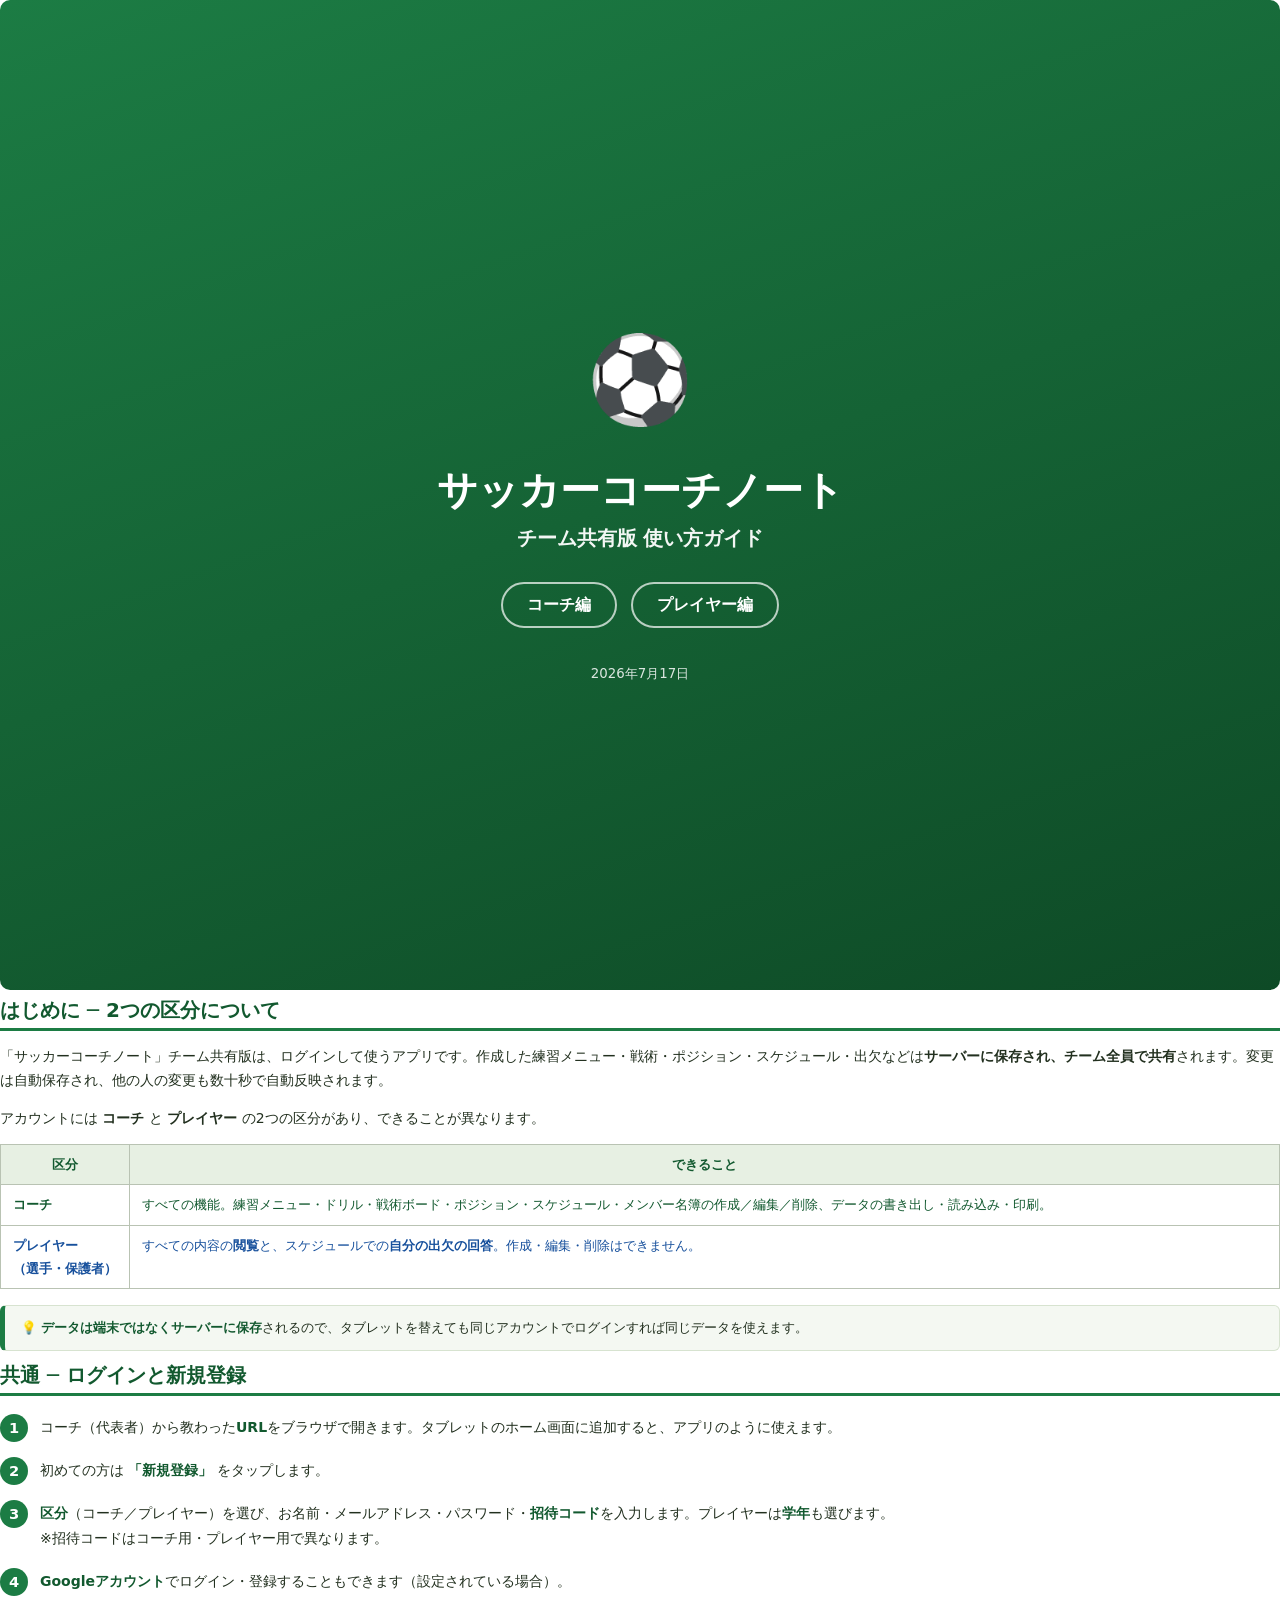
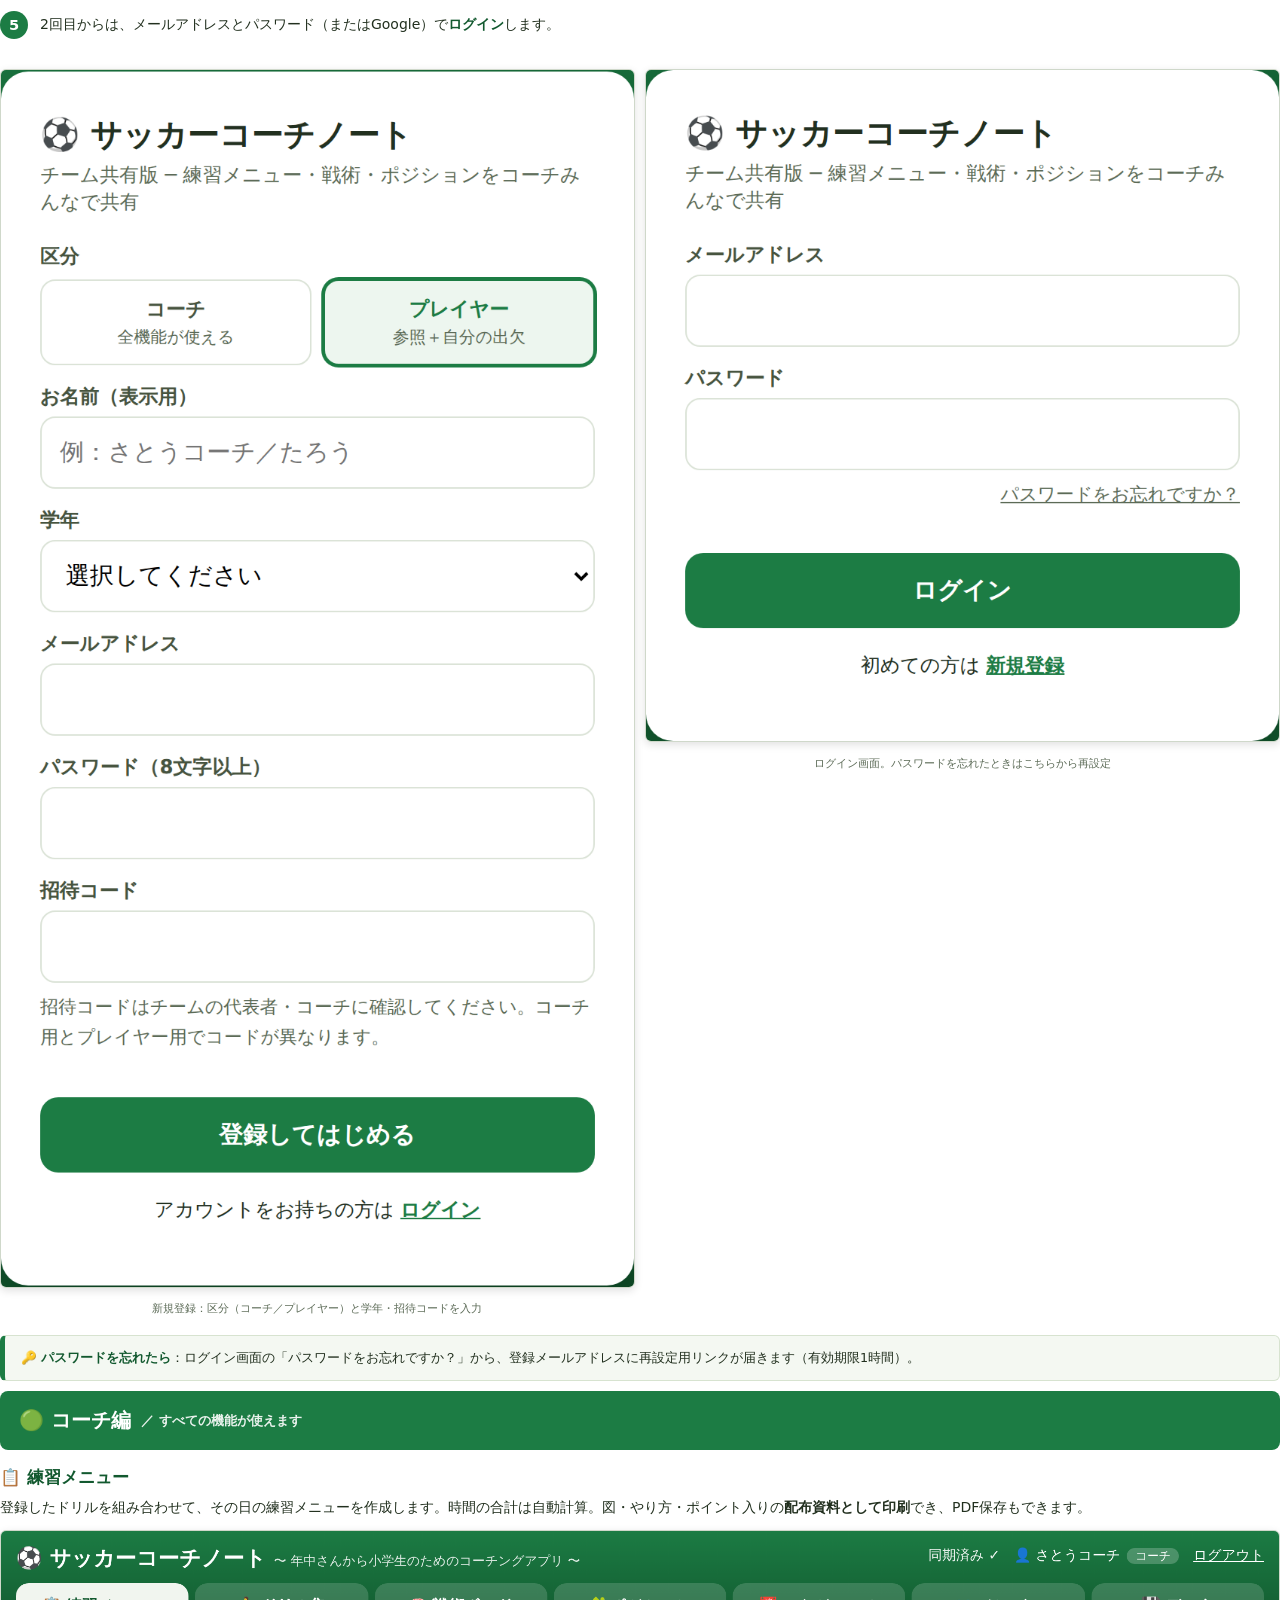
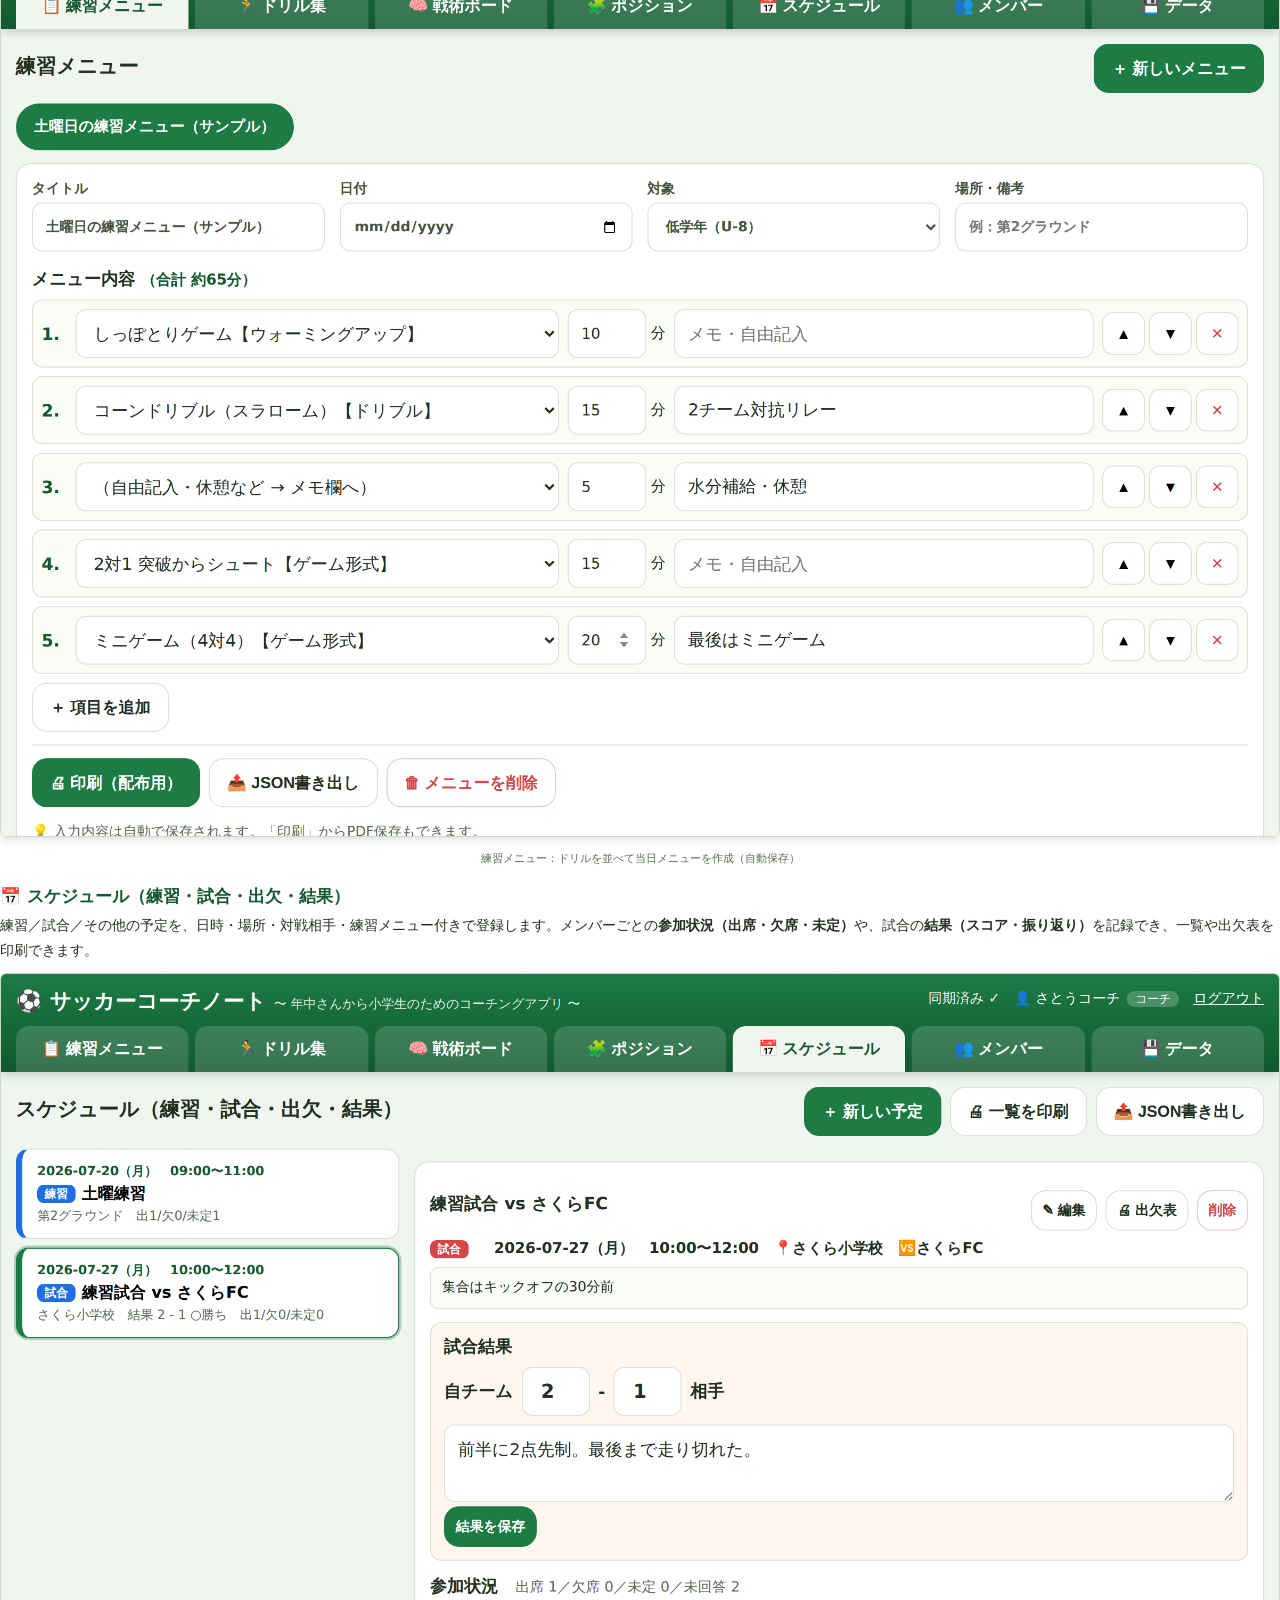
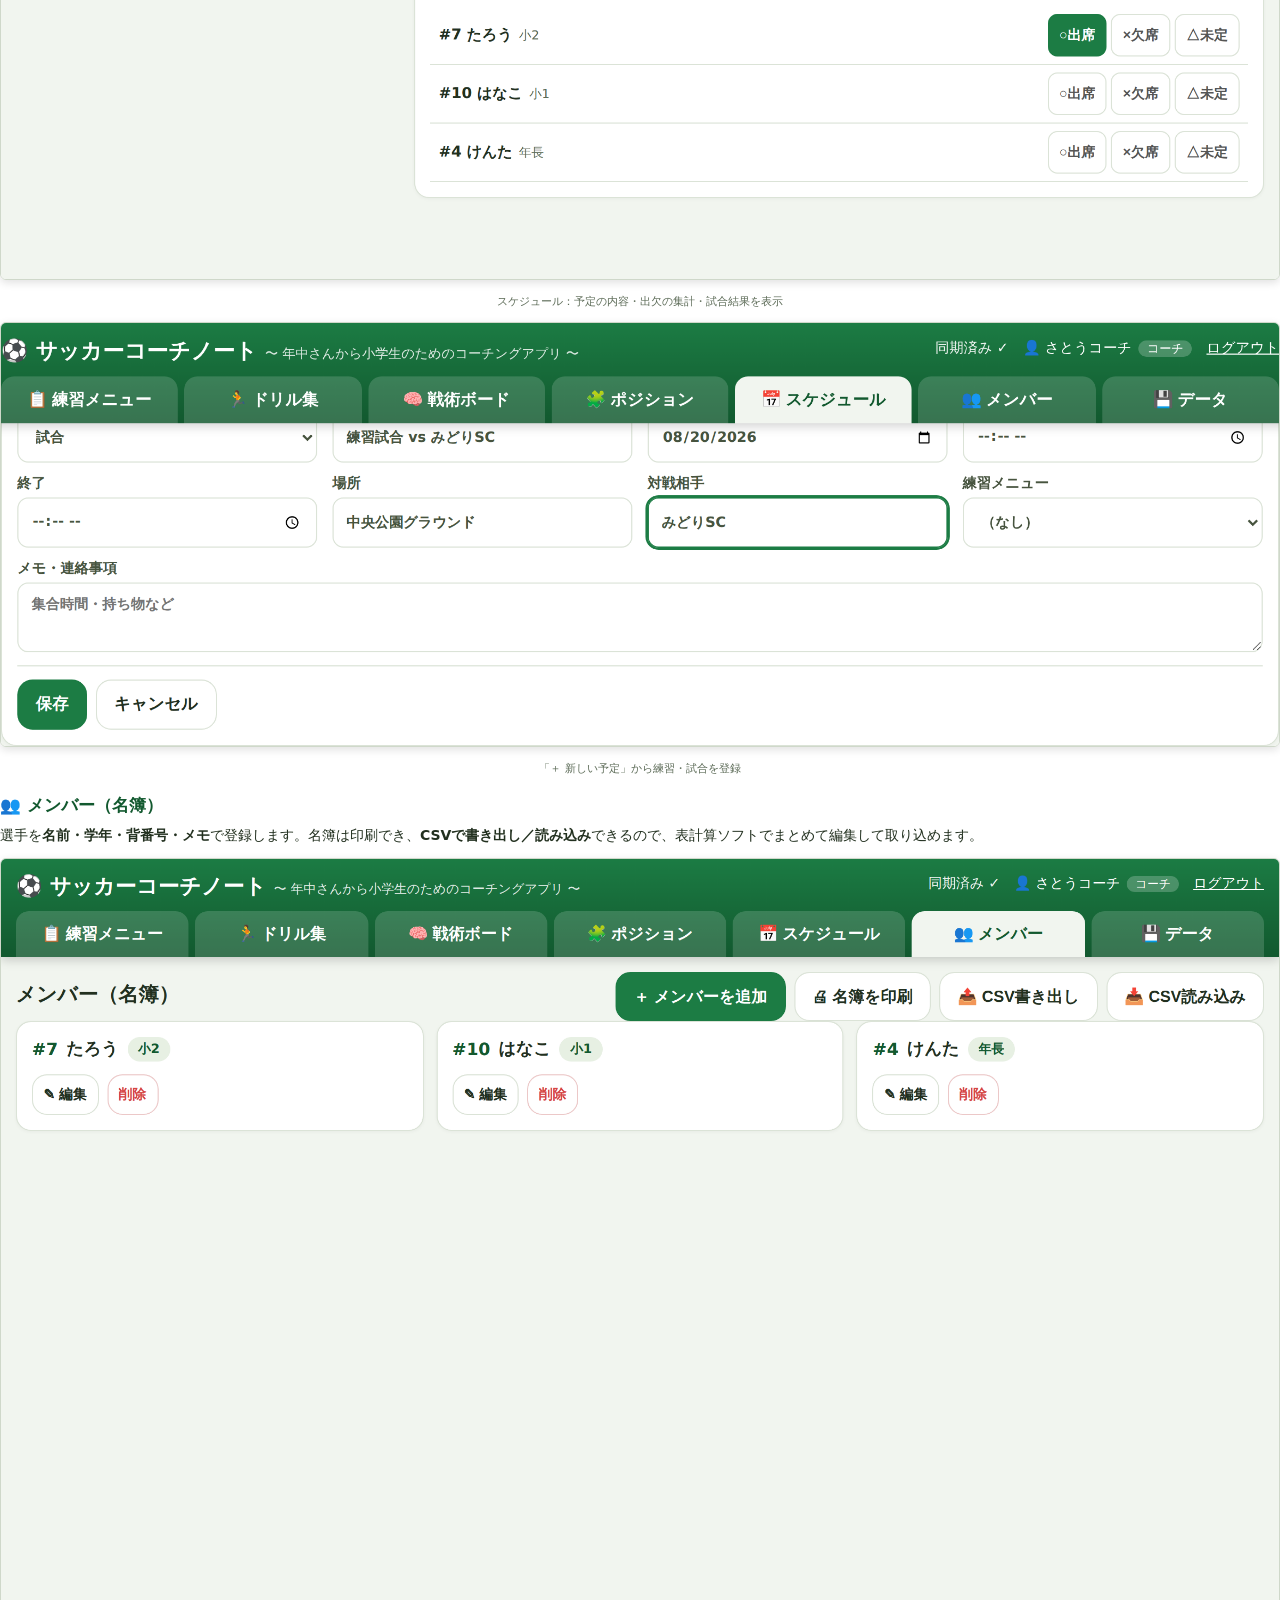
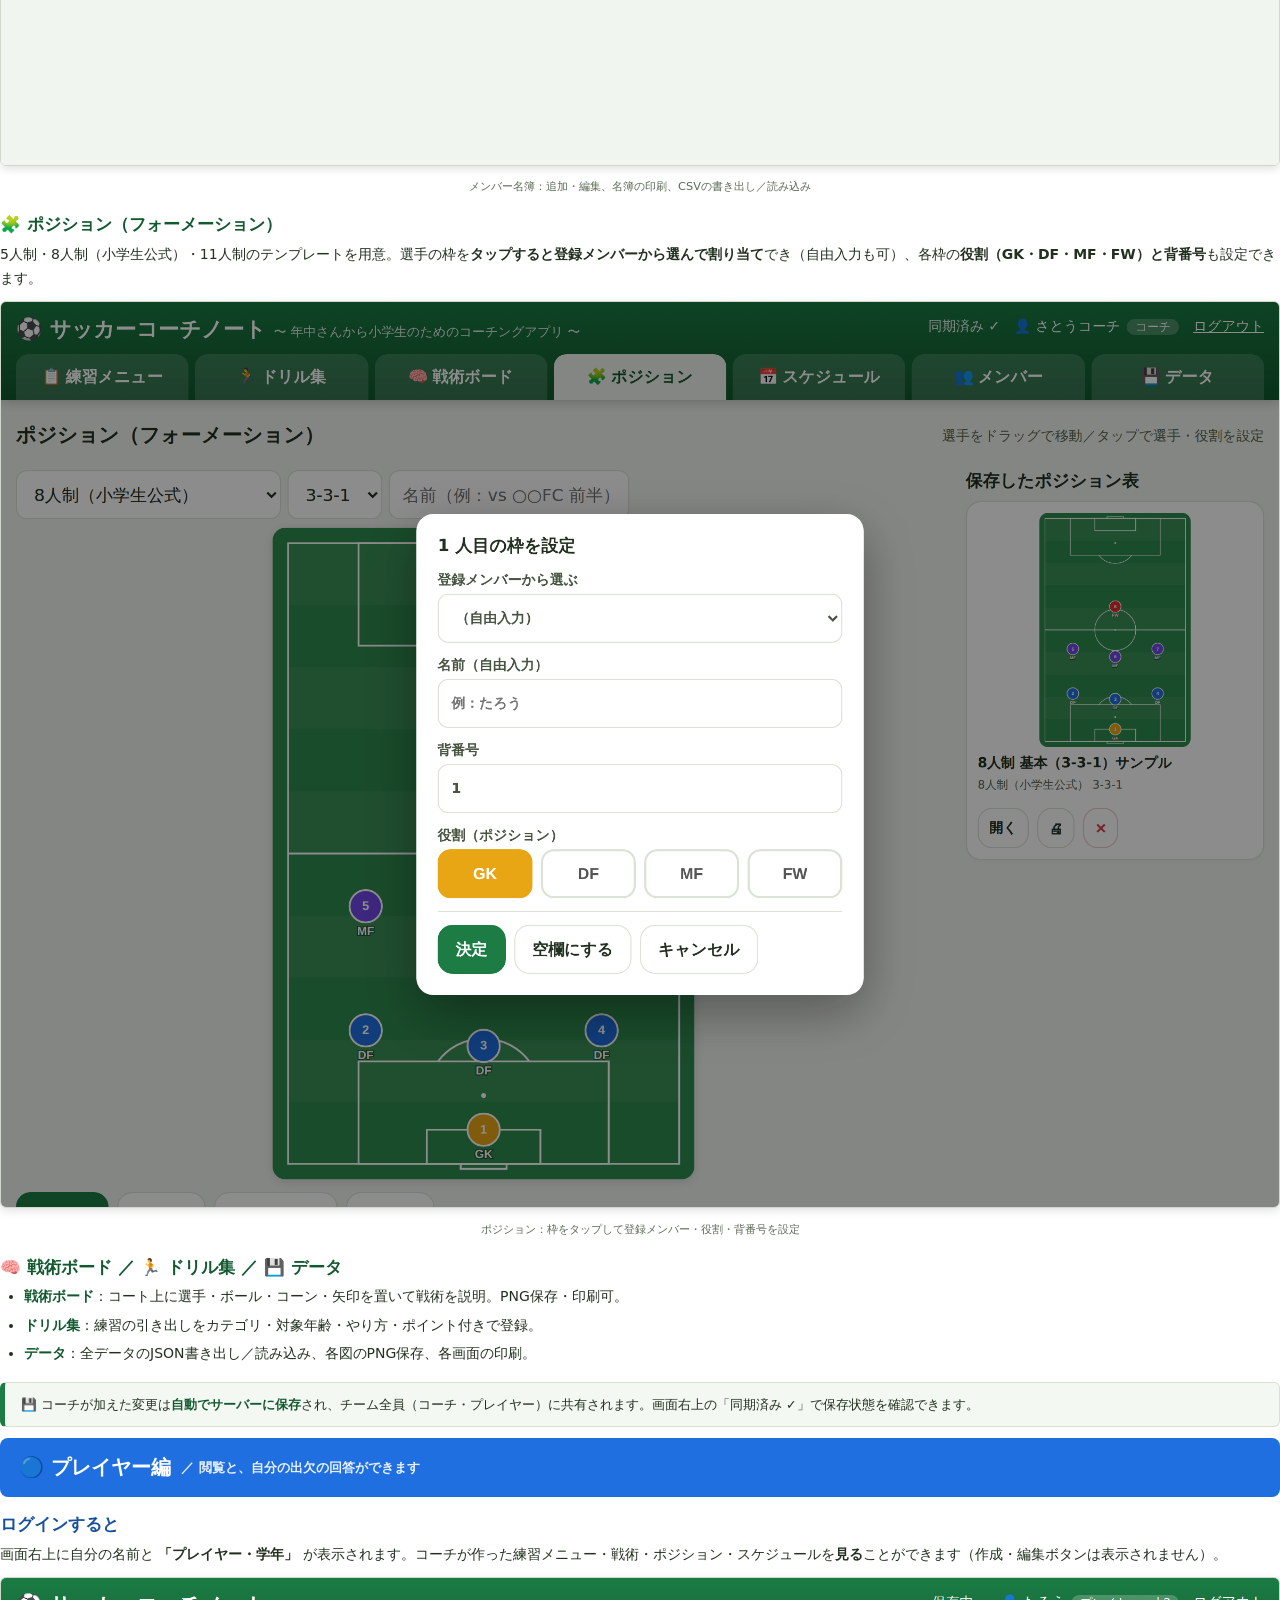
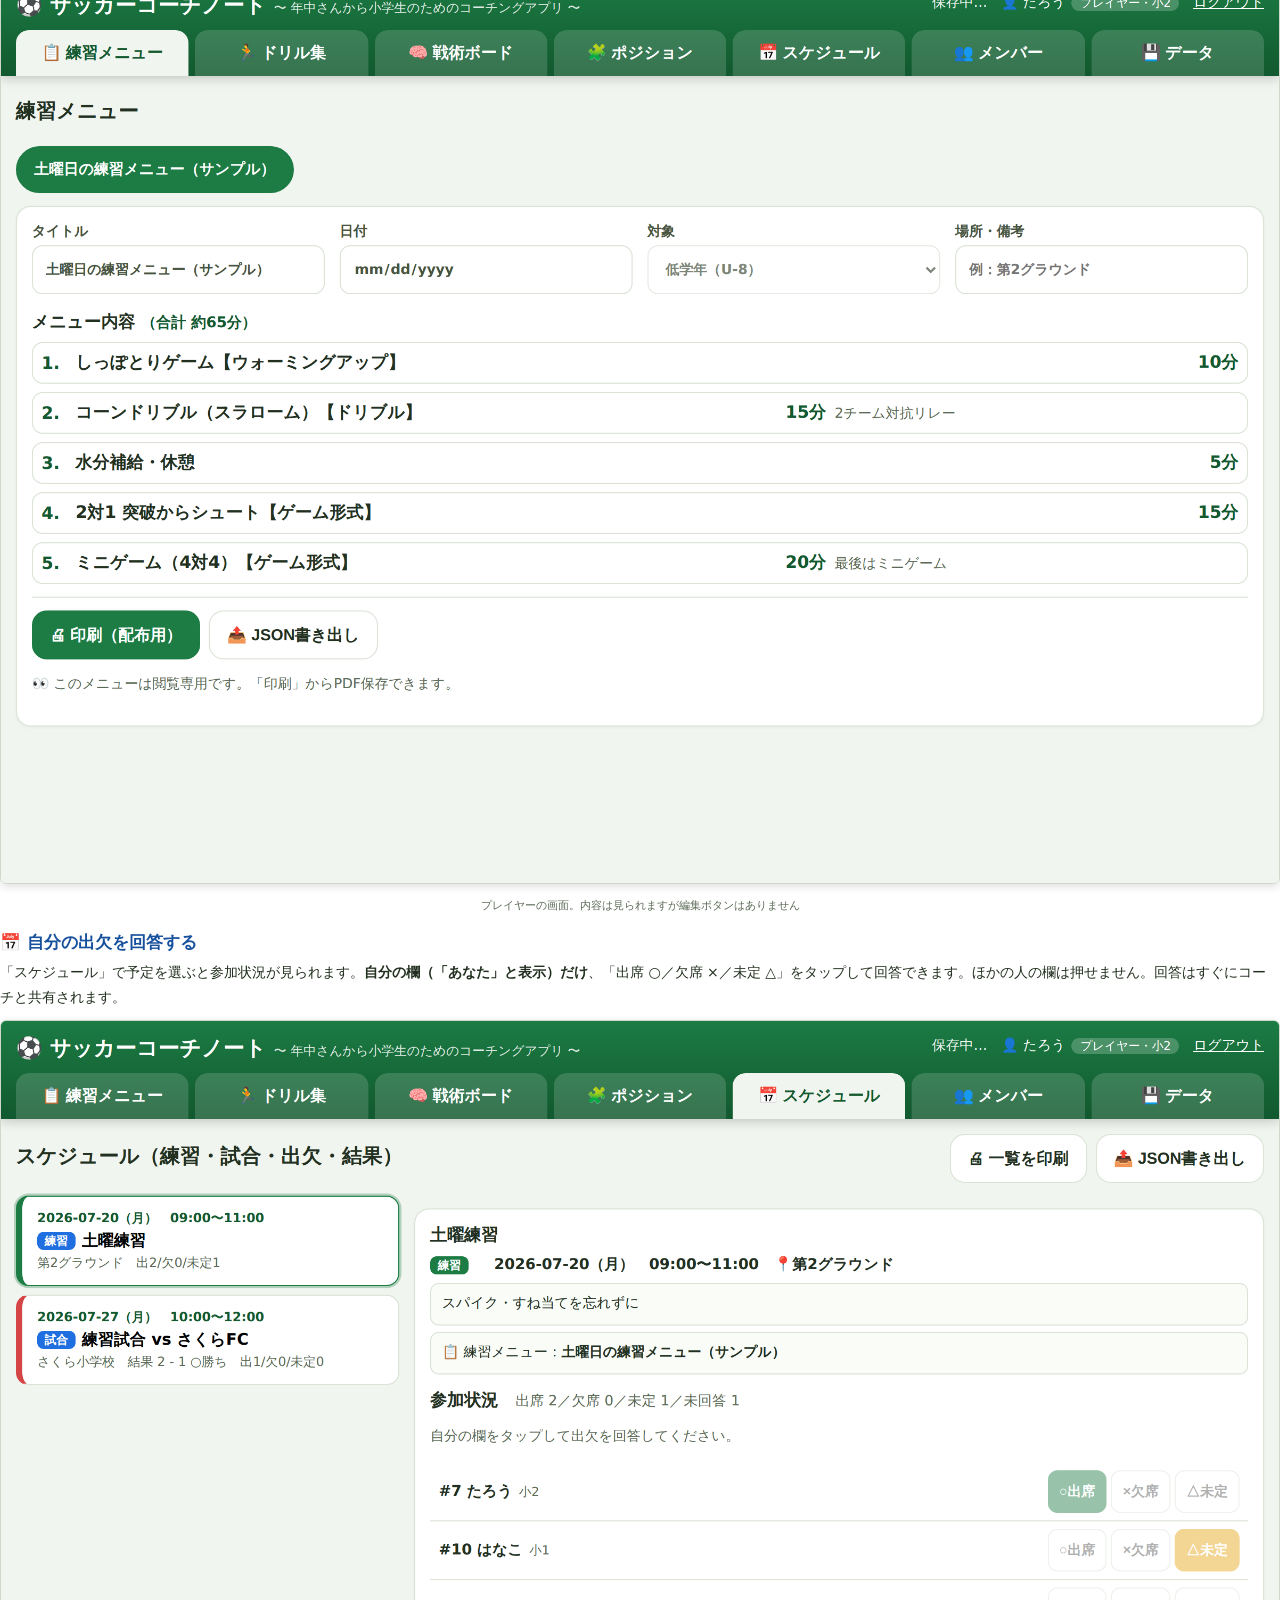
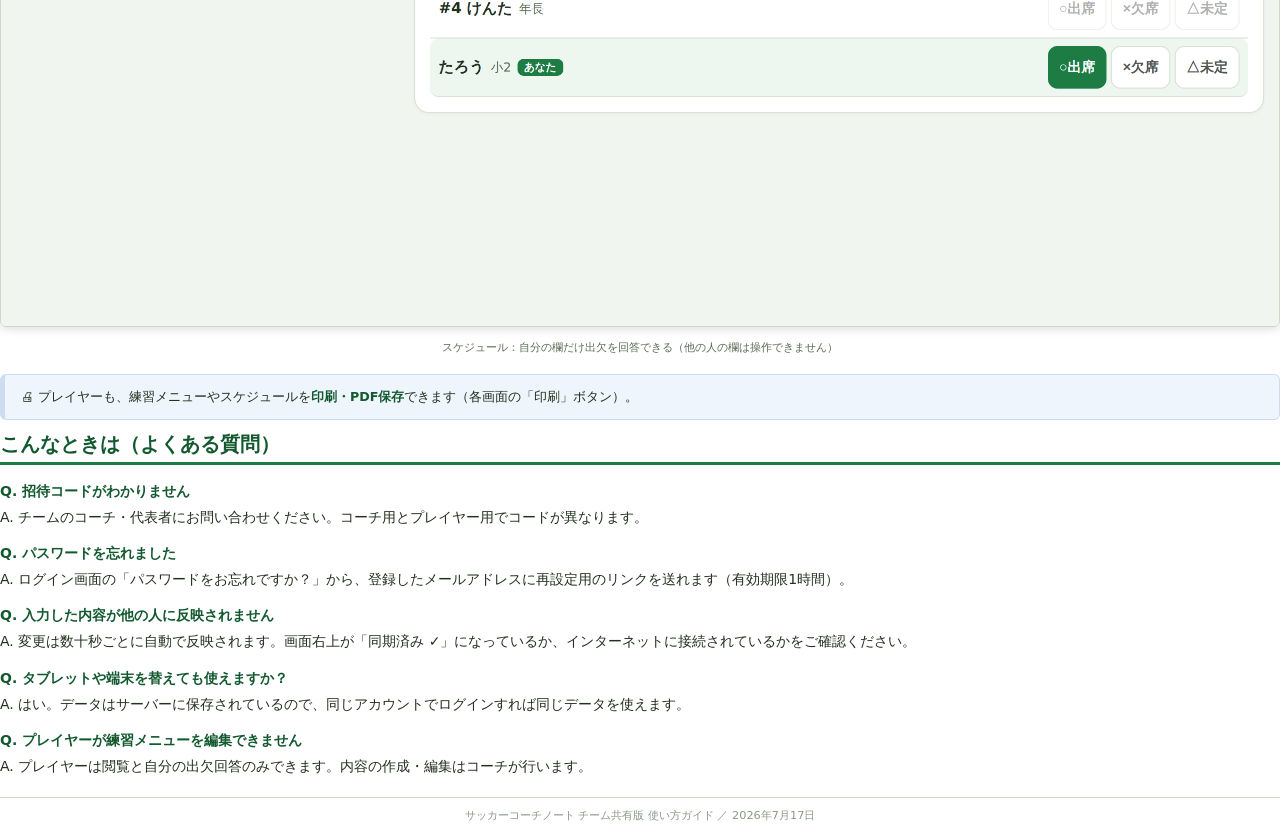
==== docs/team-manual.html @ ed37c5d4 "チーム共有版の使い方ガイド(PDF)を追加し、プレイヤーの閲覧専用UIを徹底 使い方ガイド（配布用）: - docs/サッカーコーチノート_チーム共有版_使い方ガイド.pdf（A4・実画面のスクリーン" ====
<!DOCTYPE html>
<html lang="ja">
<head>
<meta charset="utf-8">
<title>サッカーコーチノート チーム共有版 使い方ガイド</title>
<style>
  @page { size: A4 portrait; margin: 14mm 14mm 16mm; }
  * { box-sizing: border-box; }
  body {
    margin: 0; color: #22301f;
    font-family: "Hiragino Kaku Gothic ProN", "Noto Sans JP", "Yu Gothic", system-ui, sans-serif;
    font-size: 10.5pt; line-height: 1.75;
  }
  h1, h2, h3, h4 { line-height: 1.4; }
  .page { padding: 0; }
  .page-break { break-before: page; }
  .avoid-break { break-inside: avoid; }

  /* 表紙 */
  .cover {
    height: 262mm; display: flex; flex-direction: column; justify-content: center; align-items: center;
    text-align: center; color: #fff; border-radius: 10px;
    background: linear-gradient(160deg, #1c7c44, #0e4a26);
    break-after: page;
  }
  .cover .ball { font-size: 64pt; }
  .cover h1 { font-size: 30pt; margin: 6pt 0 2pt; }
  .cover .sub { font-size: 15pt; font-weight: 700; opacity: .95; }
  .cover .tags { margin-top: 20pt; display: flex; gap: 10pt; }
  .cover .tag { border: 1.5pt solid rgba(255,255,255,.7); border-radius: 999px; padding: 5pt 18pt; font-size: 12pt; font-weight: 700; }
  .cover .date { margin-top: 26pt; font-size: 10pt; opacity: .85; }

  h2.sec {
    font-size: 15pt; color: #12592f; border-bottom: 2.5pt solid #1c7c44;
    padding-bottom: 3pt; margin: 4pt 0 10pt;
  }
  .banner {
    color: #fff; border-radius: 8px; padding: 9pt 14pt; margin: 6pt 0 12pt;
    font-size: 15pt; font-weight: 800; display: flex; align-items: center; gap: 8pt;
    break-after: avoid;
  }
  .banner.coach { background: #1c7c44; }
  .banner.player { background: #1f6fe0; }
  .banner small { font-size: 10pt; font-weight: 600; opacity: .9; }

  .lead { margin: 0 0 10pt; }
  ol.steps { margin: 0 0 8pt; padding-left: 0; list-style: none; counter-reset: st; }
  ol.steps > li {
    position: relative; padding: 4pt 0 8pt 30pt; margin-bottom: 2pt; counter-increment: st;
  }
  ol.steps > li::before {
    content: counter(st); position: absolute; left: 0; top: 3pt;
    width: 21pt; height: 21pt; background: #1c7c44; color: #fff; border-radius: 50%;
    display: flex; align-items: center; justify-content: center; font-weight: 800; font-size: 11pt;
  }
  .player ol.steps > li::before { background: #1f6fe0; }
  li b { color: #12592f; }
  .player li b { color: #17509c; }

  .feat { break-inside: avoid; margin-bottom: 12pt; }
  .feat h3 { font-size: 12.5pt; margin: 10pt 0 4pt; color: #12592f; }
  .player .feat h3 { color: #17509c; }
  .feat p { margin: 0 0 6pt; }

  ul.plain { margin: 4pt 0 8pt; padding-left: 18pt; }
  ul.plain li { margin-bottom: 3pt; }

  .shot { break-inside: avoid; margin: 8pt 0 4pt; }
  .shot img { width: 100%; border: 1pt solid #cfd8ca; border-radius: 6px; box-shadow: 0 2pt 6pt rgba(0,0,0,.12); }
  .shot figcaption { font-size: 8.5pt; color: #5c6b57; margin-top: 3pt; text-align: center; }
  .shot.small img { max-width: 120mm; display: block; margin: 0 auto; }

  table.cmp { width: 100%; border-collapse: collapse; margin: 8pt 0 12pt; font-size: 10pt; break-inside: avoid; }
  table.cmp th, table.cmp td { border: 0.75pt solid #b9c3b3; padding: 6pt 9pt; vertical-align: top; }
  table.cmp th { background: #e7f0e3; color: #12592f; }
  table.cmp td.role { font-weight: 800; white-space: nowrap; width: 30mm; }
  table.cmp td.coach { color: #12592f; }
  table.cmp td.player { color: #17509c; }

  .note { background: #f4f8f2; border: 1pt solid #d7e3d0; border-left: 4pt solid #1c7c44; border-radius: 6px; padding: 8pt 12pt; margin: 8pt 0; font-size: 9.5pt; }
  .note.blue { border-left-color: #1f6fe0; background: #eff5fc; border-color: #cddcef; }
  .note b { color: #12592f; }

  .faq { break-inside: avoid; margin-bottom: 9pt; }
  .faq .q { font-weight: 800; color: #12592f; }
  .faq .a { margin: 1pt 0 0; }

  .foot { margin-top: 14pt; padding-top: 6pt; border-top: 1pt solid #cfd8ca; font-size: 8.5pt; color: #8a988a; text-align: center; }
</style>
</head>
<body>

<!-- 表紙 -->
<section class="cover">
  <div class="ball">⚽</div>
  <h1>サッカーコーチノート</h1>
  <div class="sub">チーム共有版 使い方ガイド</div>
  <div class="tags"><span class="tag">コーチ編</span><span class="tag">プレイヤー編</span></div>
  <div class="date">2026年7月17日</div>
</section>

<!-- はじめに -->
<section class="page">
  <h2 class="sec">はじめに ─ 2つの区分について</h2>
  <p class="lead">「サッカーコーチノート」チーム共有版は、ログインして使うアプリです。作成した練習メニュー・戦術・ポジション・スケジュール・出欠などは<b>サーバーに保存され、チーム全員で共有</b>されます。変更は自動保存され、他の人の変更も数十秒で自動反映されます。</p>
  <p class="lead">アカウントには <b>コーチ</b> と <b>プレイヤー</b> の2つの区分があり、できることが異なります。</p>
  <table class="cmp">
    <thead><tr><th>区分</th><th>できること</th></tr></thead>
    <tbody>
      <tr><td class="role coach">コーチ</td><td class="coach">すべての機能。練習メニュー・ドリル・戦術ボード・ポジション・スケジュール・メンバー名簿の作成／編集／削除、データの書き出し・読み込み・印刷。</td></tr>
      <tr><td class="role player">プレイヤー<br>（選手・保護者）</td><td class="player">すべての内容の<b>閲覧</b>と、スケジュールでの<b>自分の出欠の回答</b>。作成・編集・削除はできません。</td></tr>
    </tbody>
  </table>
  <div class="note">💡 <b>データは端末ではなくサーバーに保存</b>されるので、タブレットを替えても同じアカウントでログインすれば同じデータを使えます。</div>
</section>

<!-- 共通：ログイン -->
<section class="page page-break">
  <h2 class="sec">共通 ─ ログインと新規登録</h2>
  <ol class="steps">
    <li>コーチ（代表者）から教わった<b>URL</b>をブラウザで開きます。タブレットのホーム画面に追加すると、アプリのように使えます。</li>
    <li>初めての方は <b>「新規登録」</b> をタップします。</li>
    <li><b>区分</b>（コーチ／プレイヤー）を選び、お名前・メールアドレス・パスワード・<b>招待コード</b>を入力します。プレイヤーは<b>学年</b>も選びます。<br>※招待コードはコーチ用・プレイヤー用で異なります。</li>
    <li><b>Googleアカウント</b>でログイン・登録することもできます（設定されている場合）。</li>
    <li>2回目からは、メールアドレスとパスワード（またはGoogle）で<b>ログイン</b>します。</li>
  </ol>
  <div style="display:flex; gap:8pt; align-items:flex-start;">
    <div style="flex:1"><figure class="shot"><img src="[data-uri]" alt="新規登録：区分（コーチ／プレイヤー）と学年・招待コードを入力"><figcaption>新規登録：区分（コーチ／プレイヤー）と学年・招待コードを入力</figcaption></figure></div>
    <div style="flex:1"><figure class="shot"><img src="[data-uri]" alt="ログイン画面。パスワードを忘れたときはこちらから再設定"><figcaption>ログイン画面。パスワードを忘れたときはこちらから再設定</figcaption></figure></div>
  </div>
  <div class="note">🔑 <b>パスワードを忘れたら</b>：ログイン画面の「パスワードをお忘れですか？」から、登録メールアドレスに再設定用リンクが届きます（有効期限1時間）。</div>
</section>

<!-- コーチ編 -->
<section class="page page-break">
  <div class="banner coach">🟢 コーチ編 <small>／ すべての機能が使えます</small></div>

  <div class="feat">
    <h3>📋 練習メニュー</h3>
    <p>登録したドリルを組み合わせて、その日の練習メニューを作成します。時間の合計は自動計算。図・やり方・ポイント入りの<b>配布資料として印刷</b>でき、PDF保存もできます。</p>
    <figure class="shot"><img src="[data-uri]" alt="練習メニュー：ドリルを並べて当日メニューを作成（自動保存）"><figcaption>練習メニュー：ドリルを並べて当日メニューを作成（自動保存）</figcaption></figure>
  </div>

  <div class="feat">
    <h3>📅 スケジュール（練習・試合・出欠・結果）</h3>
    <p>練習／試合／その他の予定を、日時・場所・対戦相手・練習メニュー付きで登録します。メンバーごとの<b>参加状況（出席・欠席・未定）</b>や、試合の<b>結果（スコア・振り返り）</b>を記録でき、一覧や出欠表を印刷できます。</p>
    <figure class="shot"><img src="[data-uri]" alt="スケジュール：予定の内容・出欠の集計・試合結果を表示"><figcaption>スケジュール：予定の内容・出欠の集計・試合結果を表示</figcaption></figure>
    <figure class="shot"><img src="[data-uri]" alt="「＋ 新しい予定」から練習・試合を登録"><figcaption>「＋ 新しい予定」から練習・試合を登録</figcaption></figure>
  </div>

  <div class="feat">
    <h3>👥 メンバー（名簿）</h3>
    <p>選手を<b>名前・学年・背番号・メモ</b>で登録します。名簿は印刷でき、<b>CSVで書き出し／読み込み</b>できるので、表計算ソフトでまとめて編集して取り込めます。</p>
    <figure class="shot"><img src="[data-uri]" alt="メンバー名簿：追加・編集、名簿の印刷、CSVの書き出し／読み込み"><figcaption>メンバー名簿：追加・編集、名簿の印刷、CSVの書き出し／読み込み</figcaption></figure>
  </div>

  <div class="feat">
    <h3>🧩 ポジション（フォーメーション）</h3>
    <p>5人制・8人制（小学生公式）・11人制のテンプレートを用意。選手の枠を<b>タップすると登録メンバーから選んで割り当て</b>でき（自由入力も可）、各枠の<b>役割（GK・DF・MF・FW）と背番号</b>も設定できます。</p>
    <figure class="shot"><img src="[data-uri]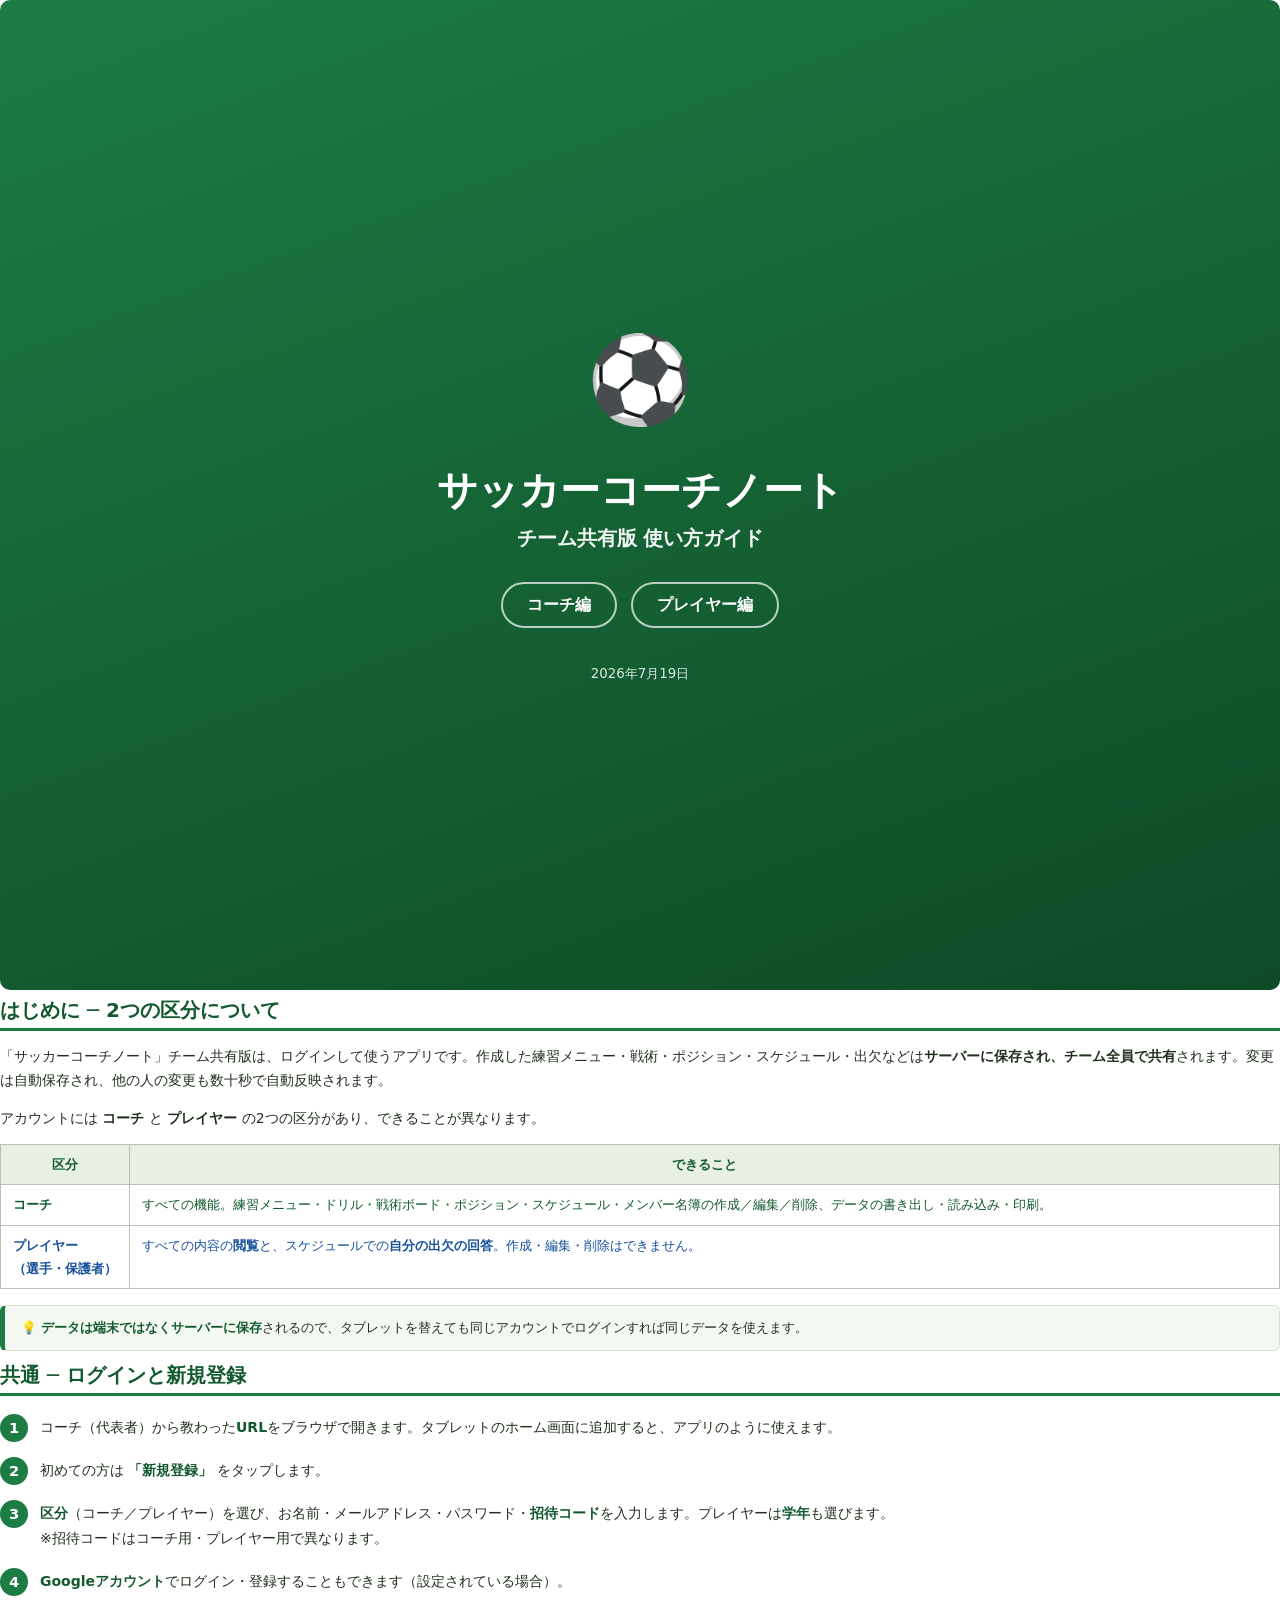
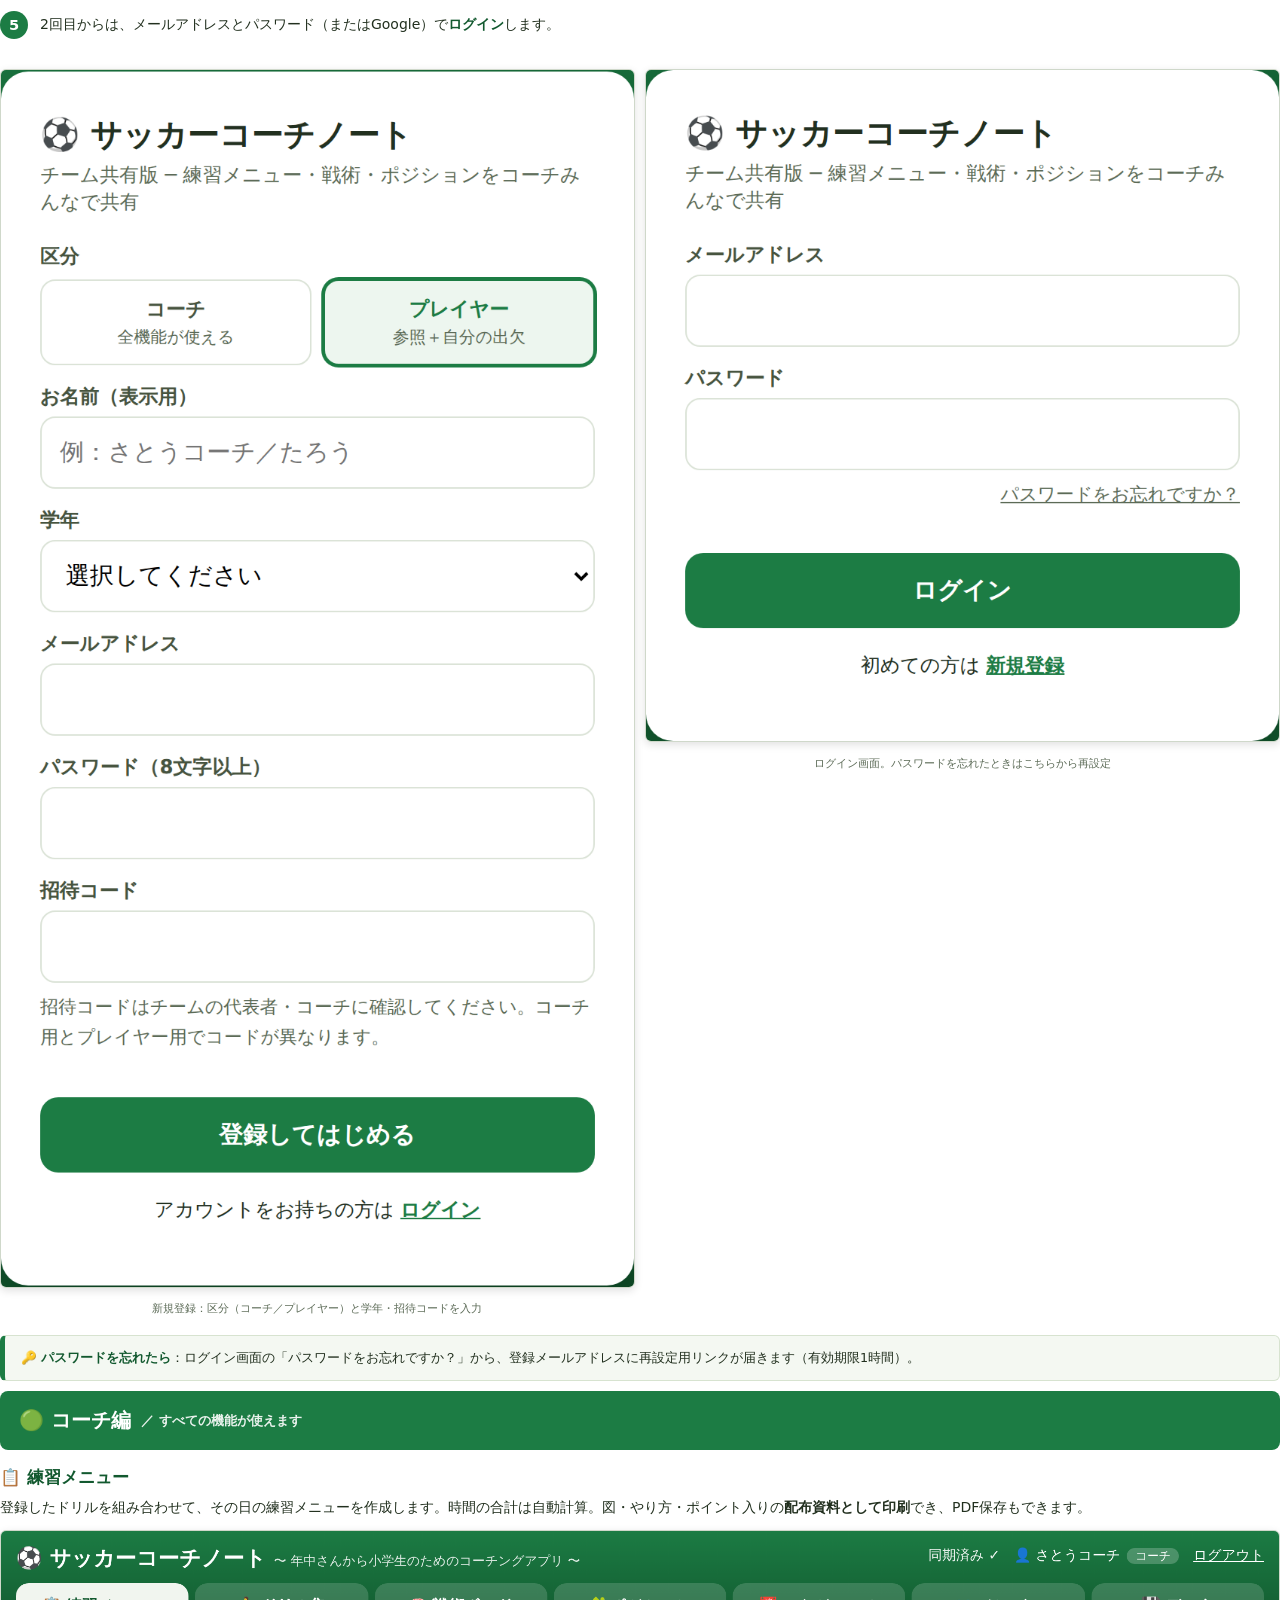
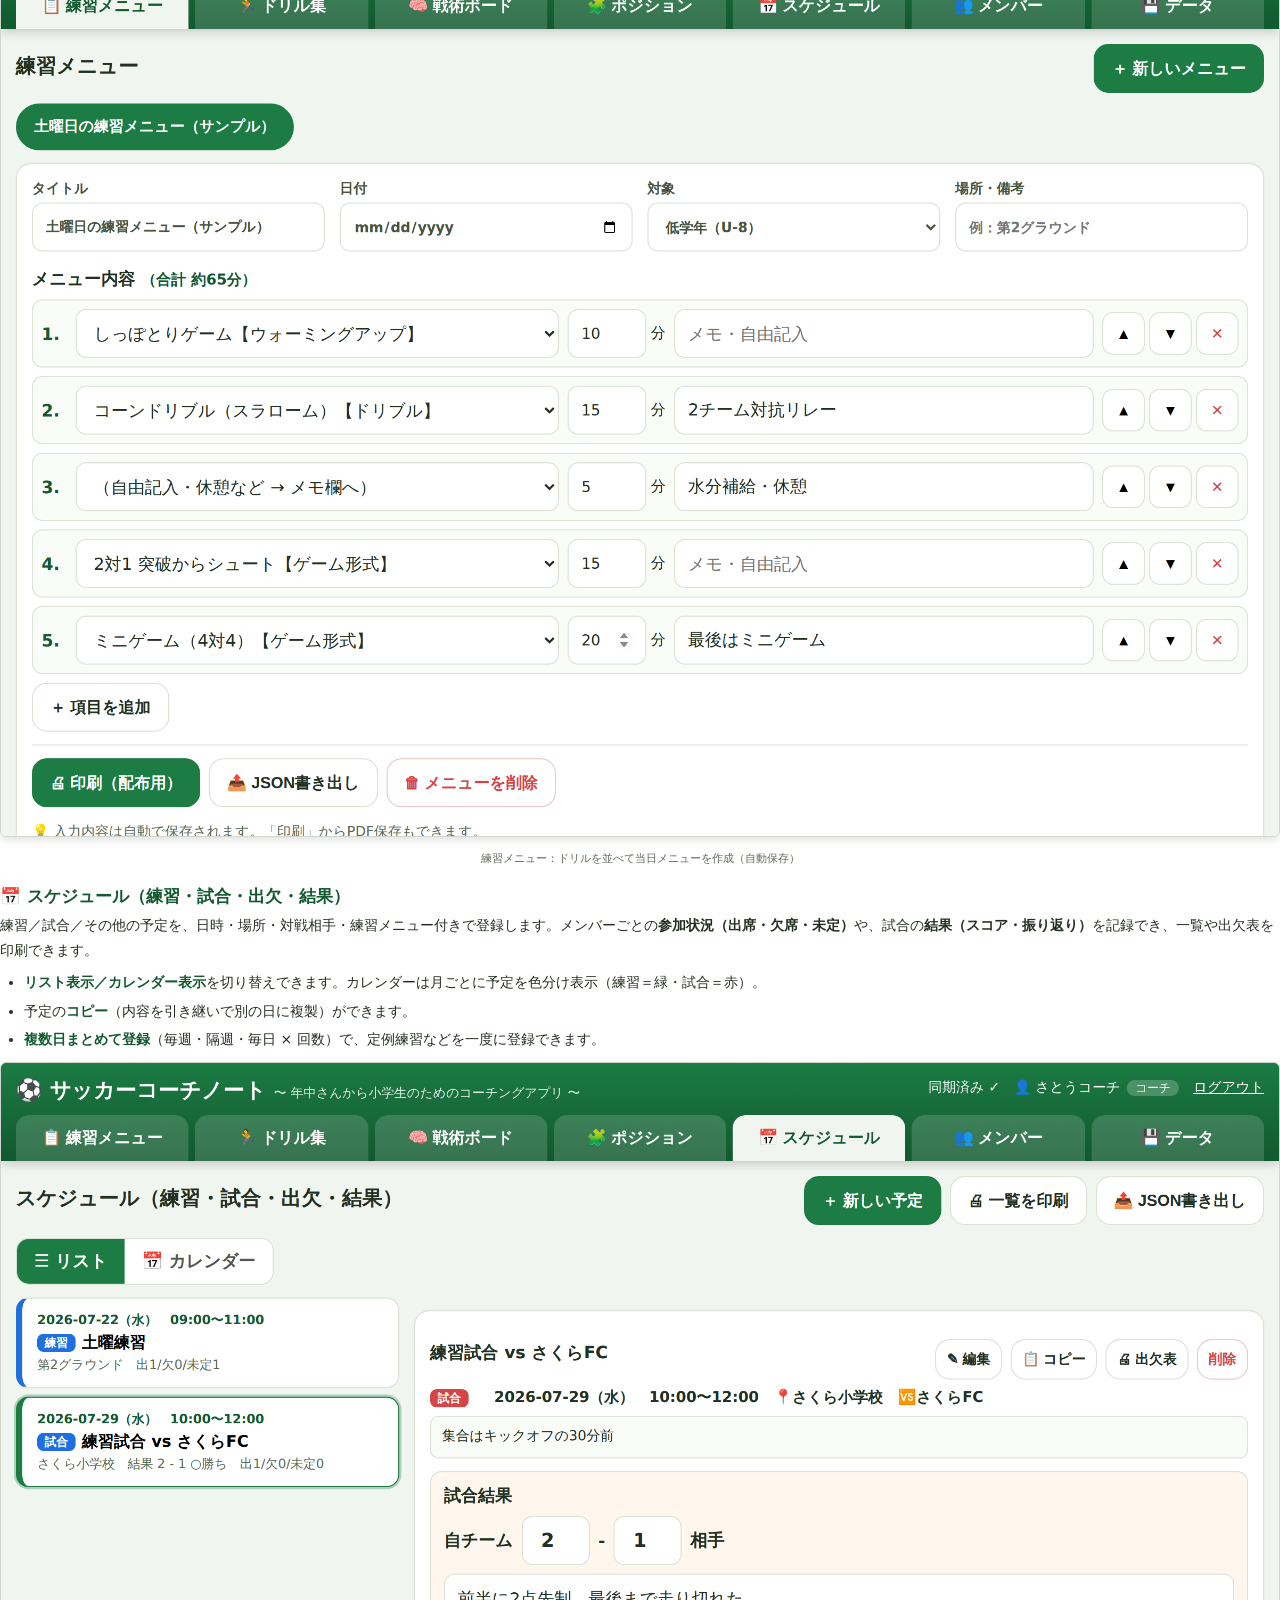
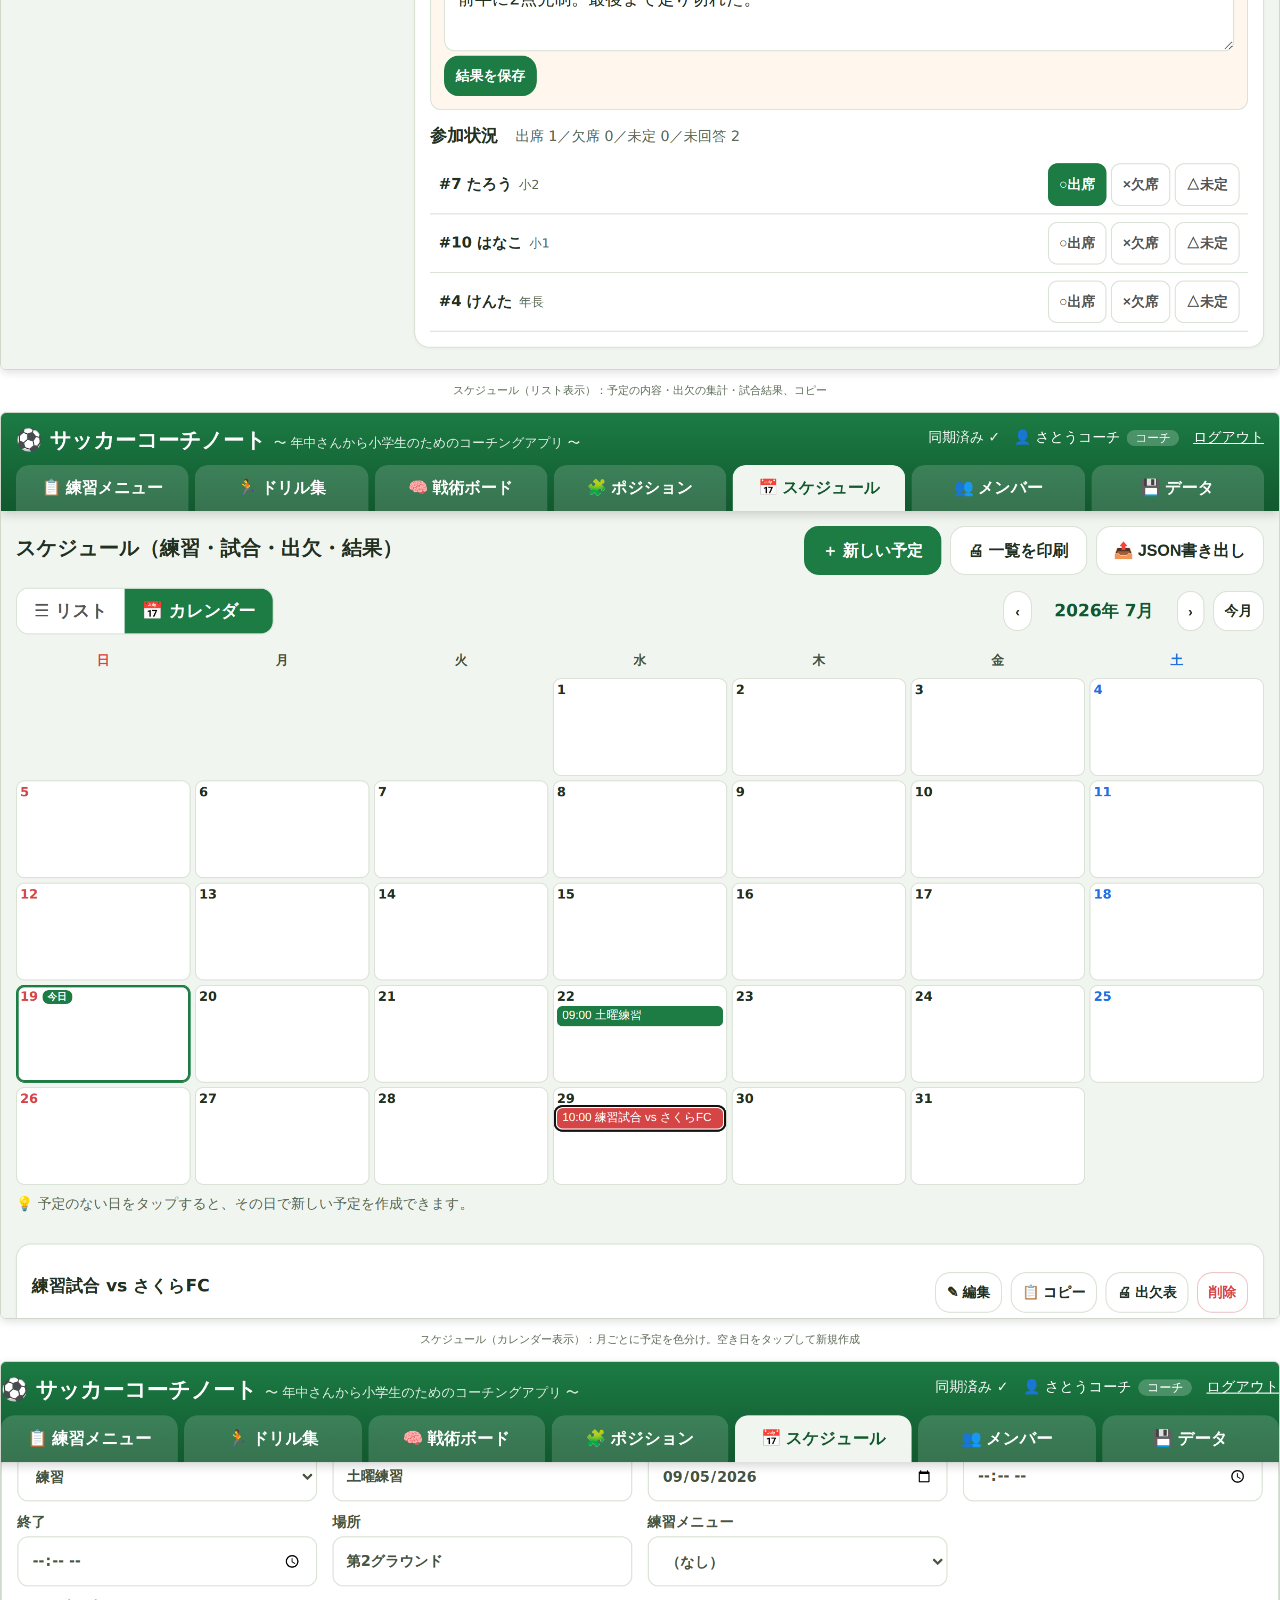
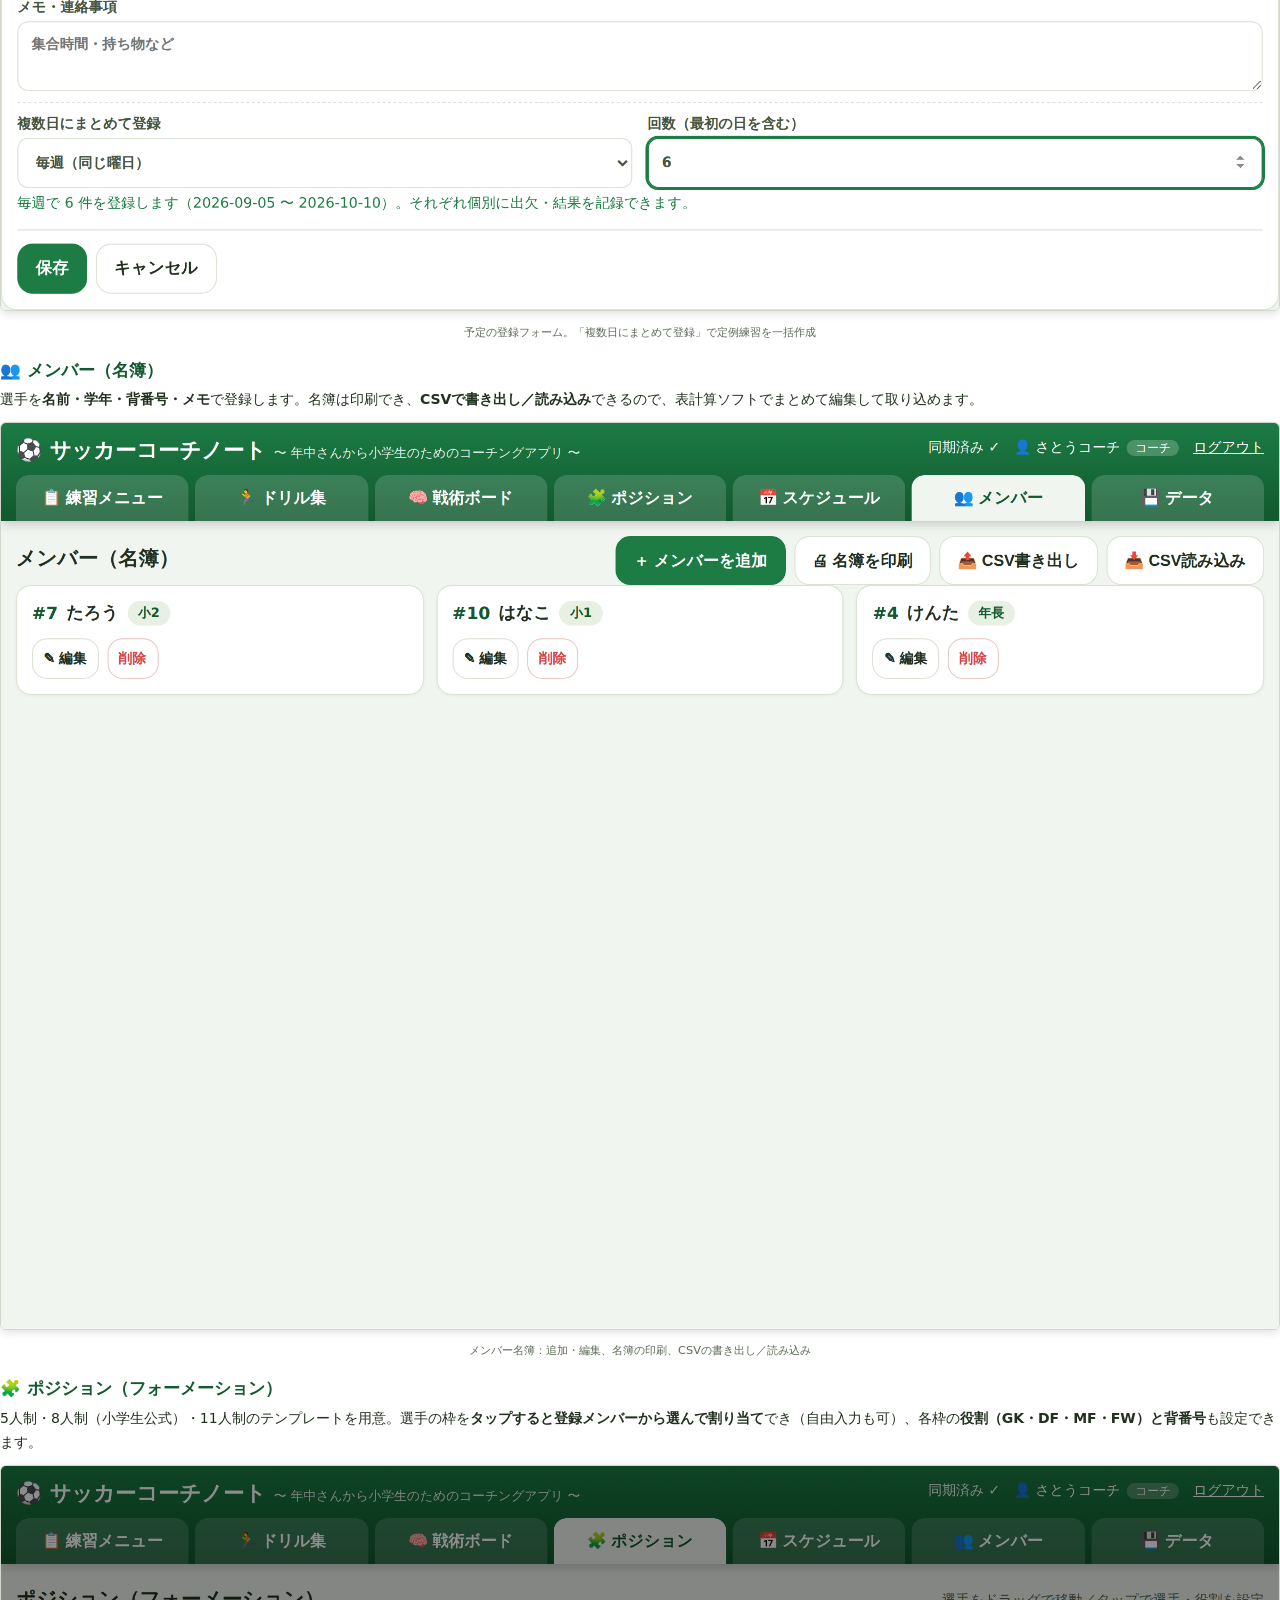
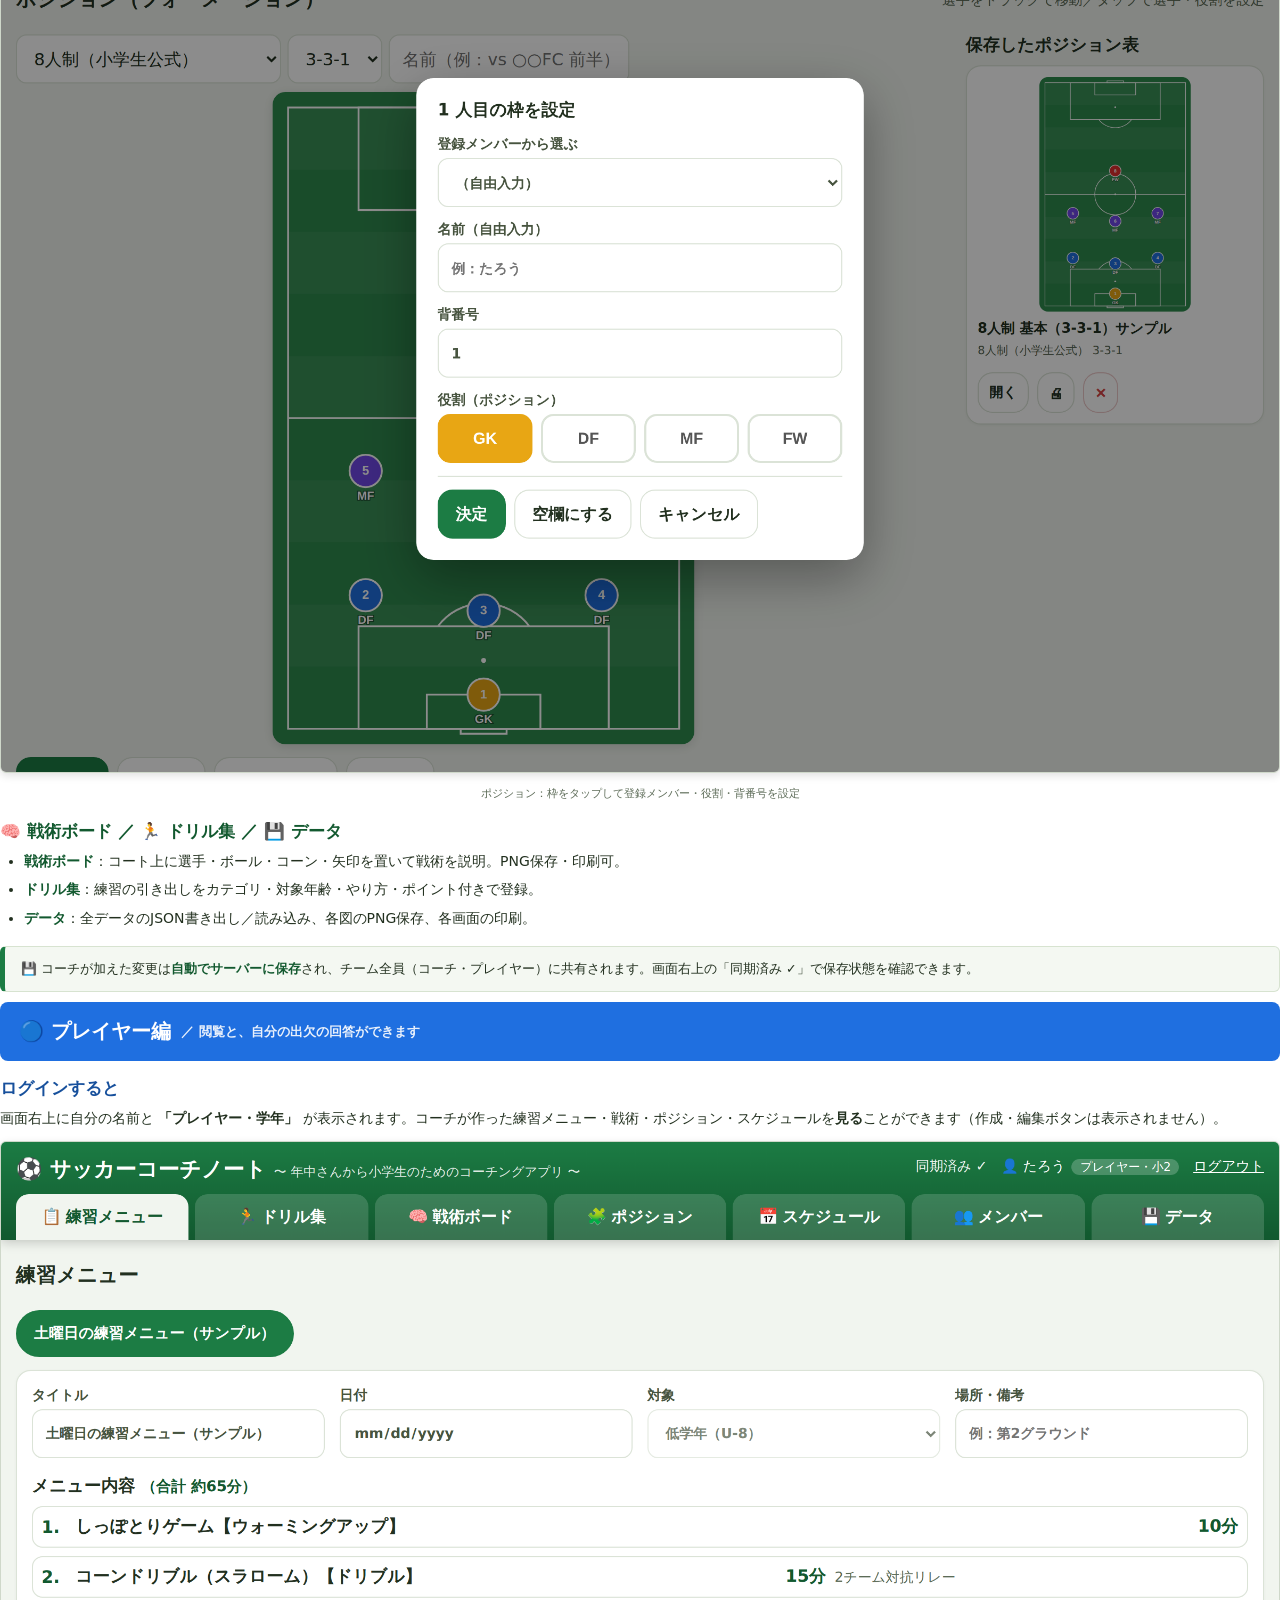
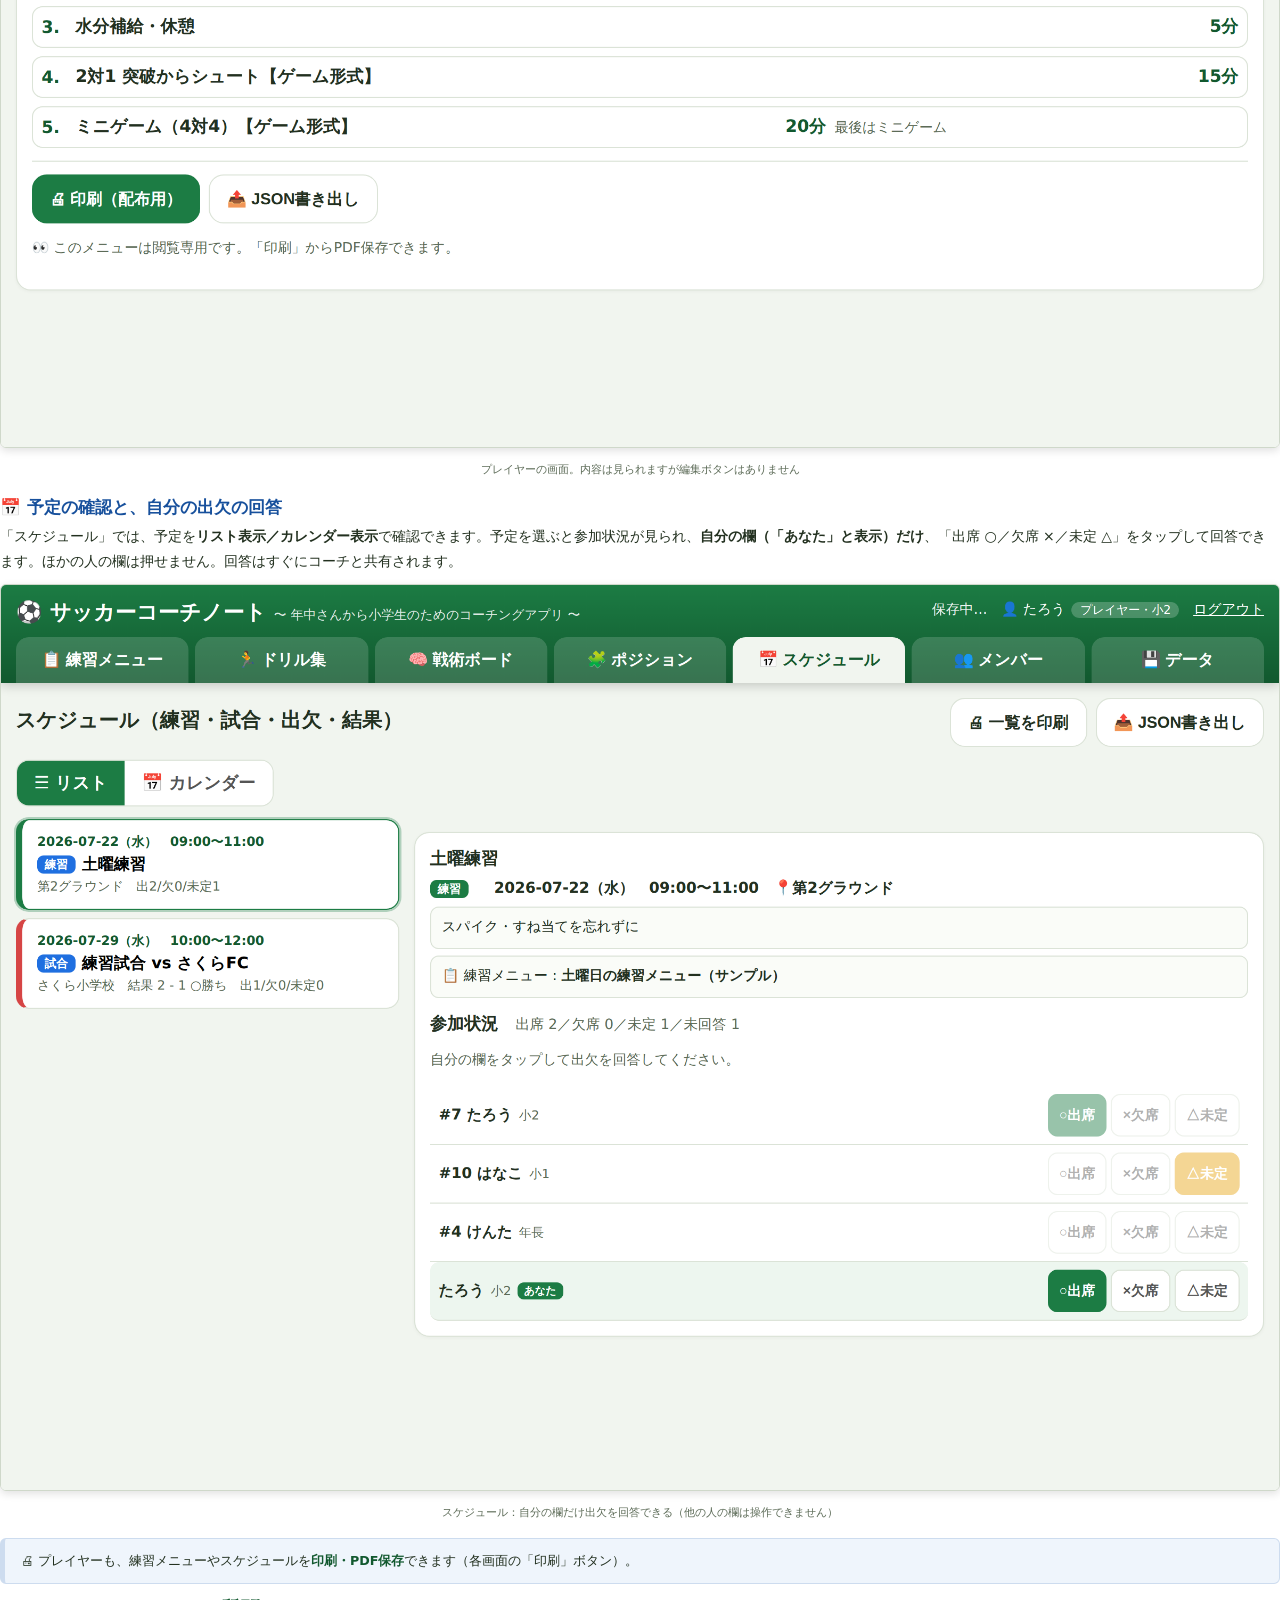
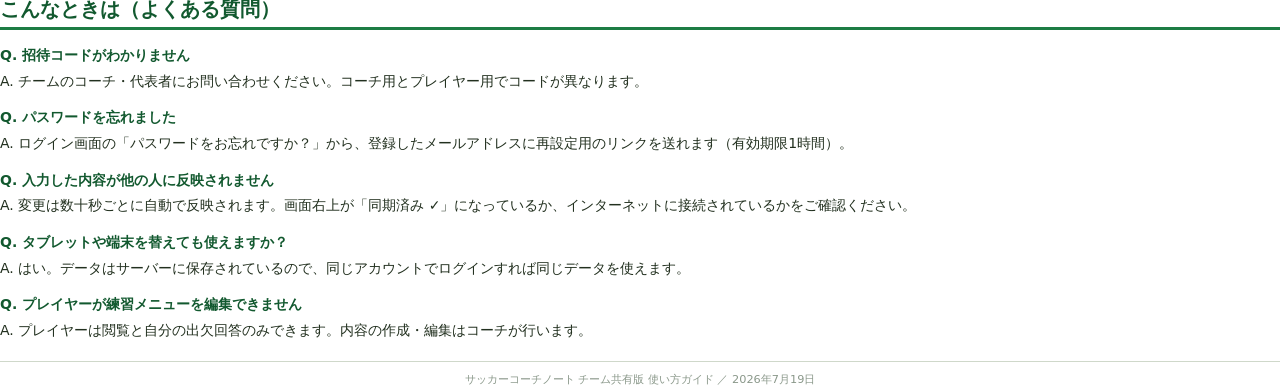
